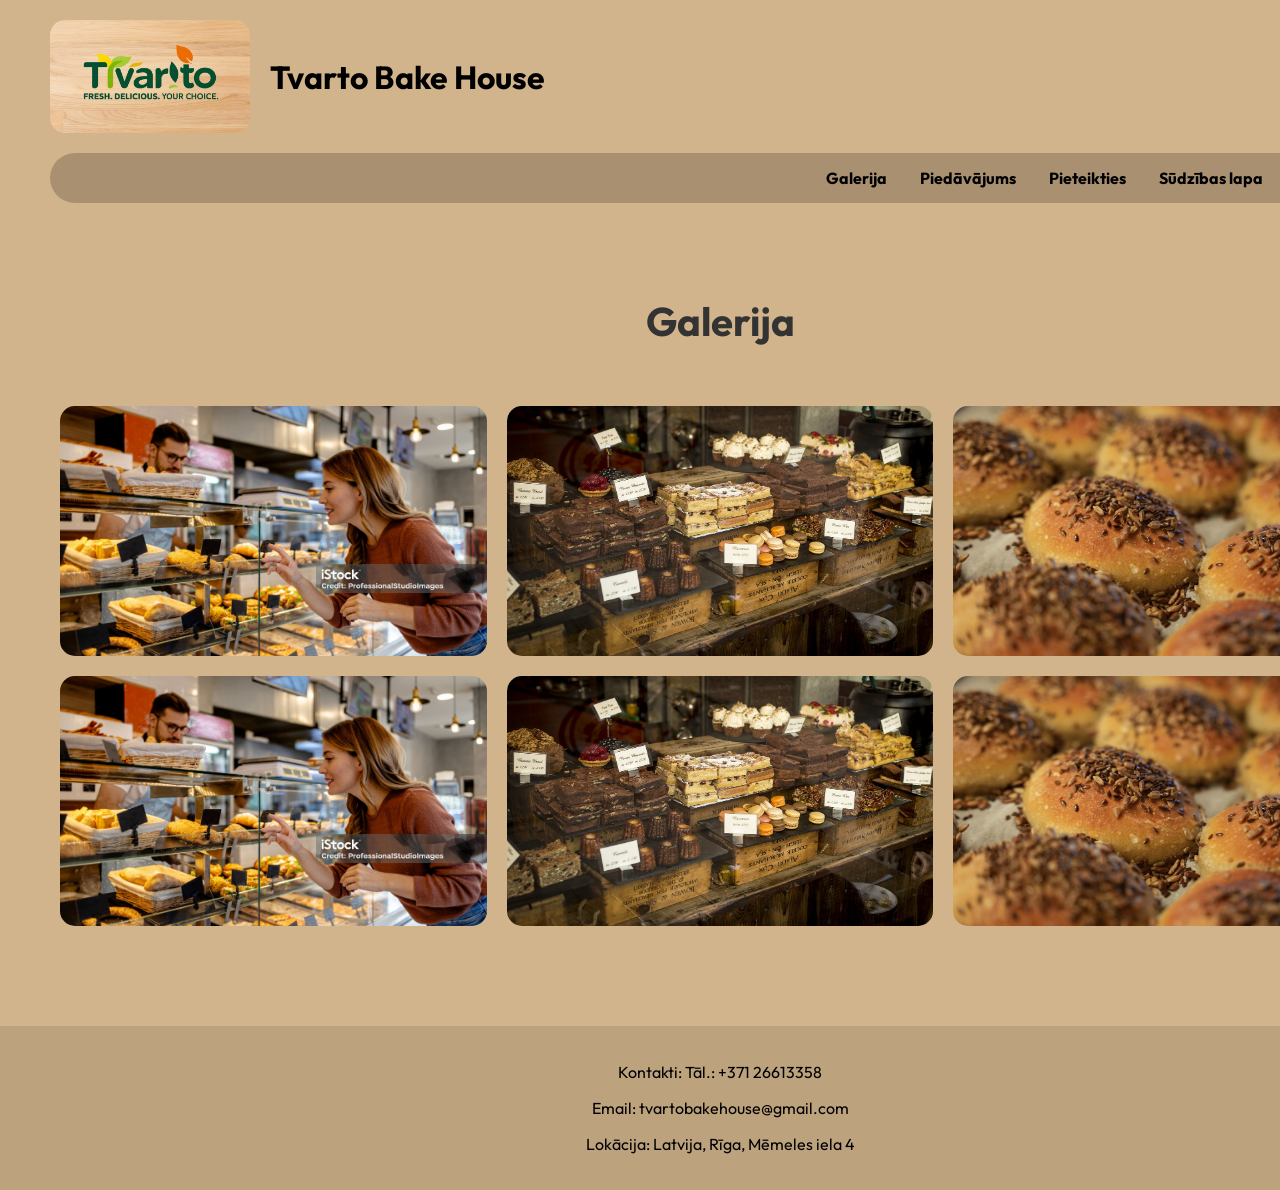
==== galerija.html @ 32f297e8 "Assistant checkpoint: Create gallery page with grid layout Assistant generated file changes: - galer" ====
<!DOCTYPE html>
<html>
<head>
  <meta charset="utf-8">
  <meta name="viewport" content="width=device-width">
  <title>Tvarto - Galerija</title>
  <link href="style.css" rel="stylesheet" type="text/css" />
</head>
<body>
  <header>
    <div class="logo-title">
      <img src="logo for a company Tvarto which sells food slogan Svaigs. Garšīgs. Tava izvēle..jpg" alt="Tvarto Logo">
      <h1>Tvarto Bake House</h1>
    </div>
    <nav>
      <a href="galerija.html">Galerija</a>
      <a href="piedavajums.html">Piedāvājums</a>
      <a href="reistracija.html">Pieteikties</a>
      <a href="sudziba.html">Sūdzības lapa</a>
      <a href="#">Jaunumi</a>
    </nav>
  </header>

  <main class="gallery-container">
    <h2>Galerija</h2>
    <div class="gallery-grid">
      <img src="boom.jpg" alt="Bakery">
      <img src="desertsboom.jpg" alt="Desserts">
      <img src="breadboom.jpg" alt="Bread">
      <img src="boom.jpg" alt="Kitchen">
      <img src="desertsboom.jpg" alt="Pastries">
      <img src="breadboom.jpg" alt="Fresh Bread">
    </div>
  </main>

  <footer>
    <p>Kontakti: Tāl.: +371 26613358</p>
    <p>Email: tvartobakehouse@gmail.com</p>
    <p>Lokācija: Latvija, Rīga, Mēmeles iela 4</p>
  </footer>
  <script src="script.js"></script>
</body>
</html>
---- style.css ----
@import url('https://fonts.googleapis.com/css2?family=Outfit:wght@300;400;500;600;700&display=swap');

html, body {
  height: 1024px;
  width: 1440px;
  margin: 0;
  padding: 0;
  font-family: 'Outfit', sans-serif;
  background-color: #D2B48C;
}

header {
  background-color: #D2B48C;
  padding: 20px 50px;
}

.logo-title {
  display: flex;
  align-items: center;
  gap: 20px;
}

.logo-title img {
  width: 200px;
  height: auto;
  border-radius: 15px;
}

nav {
  background-color: rgba(0, 0, 0, 0.2);
  padding: 15px;
  border-radius: 25px;
  text-align: right;
  margin-top: 20px;
}

nav a {
  color: black;
  text-decoration: none;
  margin: 0 15px;
  font-weight: bold;
}

.hero-image {
  height: 200px;
  background-image: url('breadboom.jpg');
  background-size: cover;
  background-position: center;
}

.about {
  display: flex;
  padding: 40px;
  gap: 40px;
}

.about-image {
  flex: 1;
}

.about-image img {
  width: 100%;
  height: auto;
  border-radius: 15px;
}

.about-text {
  flex: 2;
  padding: 20px;
}

.hours {
  margin-top: 30px;
}

.hours p {
  margin: 5px 0;
}

footer {
  background-color: rgba(0, 0, 0, 0.1);
  padding: 20px;
  text-align: center;
  margin-top: 40px;
}

h1 {
  margin: 0;
  font-size: 2em;
}

h2 {
  color: #333;
}

.about-image2 {
  width: 100%;
}

.about-image2 img {
  width: 100%;
  height: 300px;
  object-fit: cover;
  border-radius: 15px;
}

.gallery-container {
  padding: 40px;
}

.gallery-container h2 {
  text-align: center;
  margin-bottom: 40px;
  font-size: 2.5em;
}

.gallery-grid {
  display: grid;
  grid-template-columns: repeat(3, 1fr);
  gap: 20px;
  padding: 20px;
}

.gallery-grid img {
  width: 100%;
  height: 250px;
  object-fit: cover;
  border-radius: 15px;
  transition: transform 0.3s ease;
}

.gallery-grid img:hover {
  transform: scale(1.05);
}
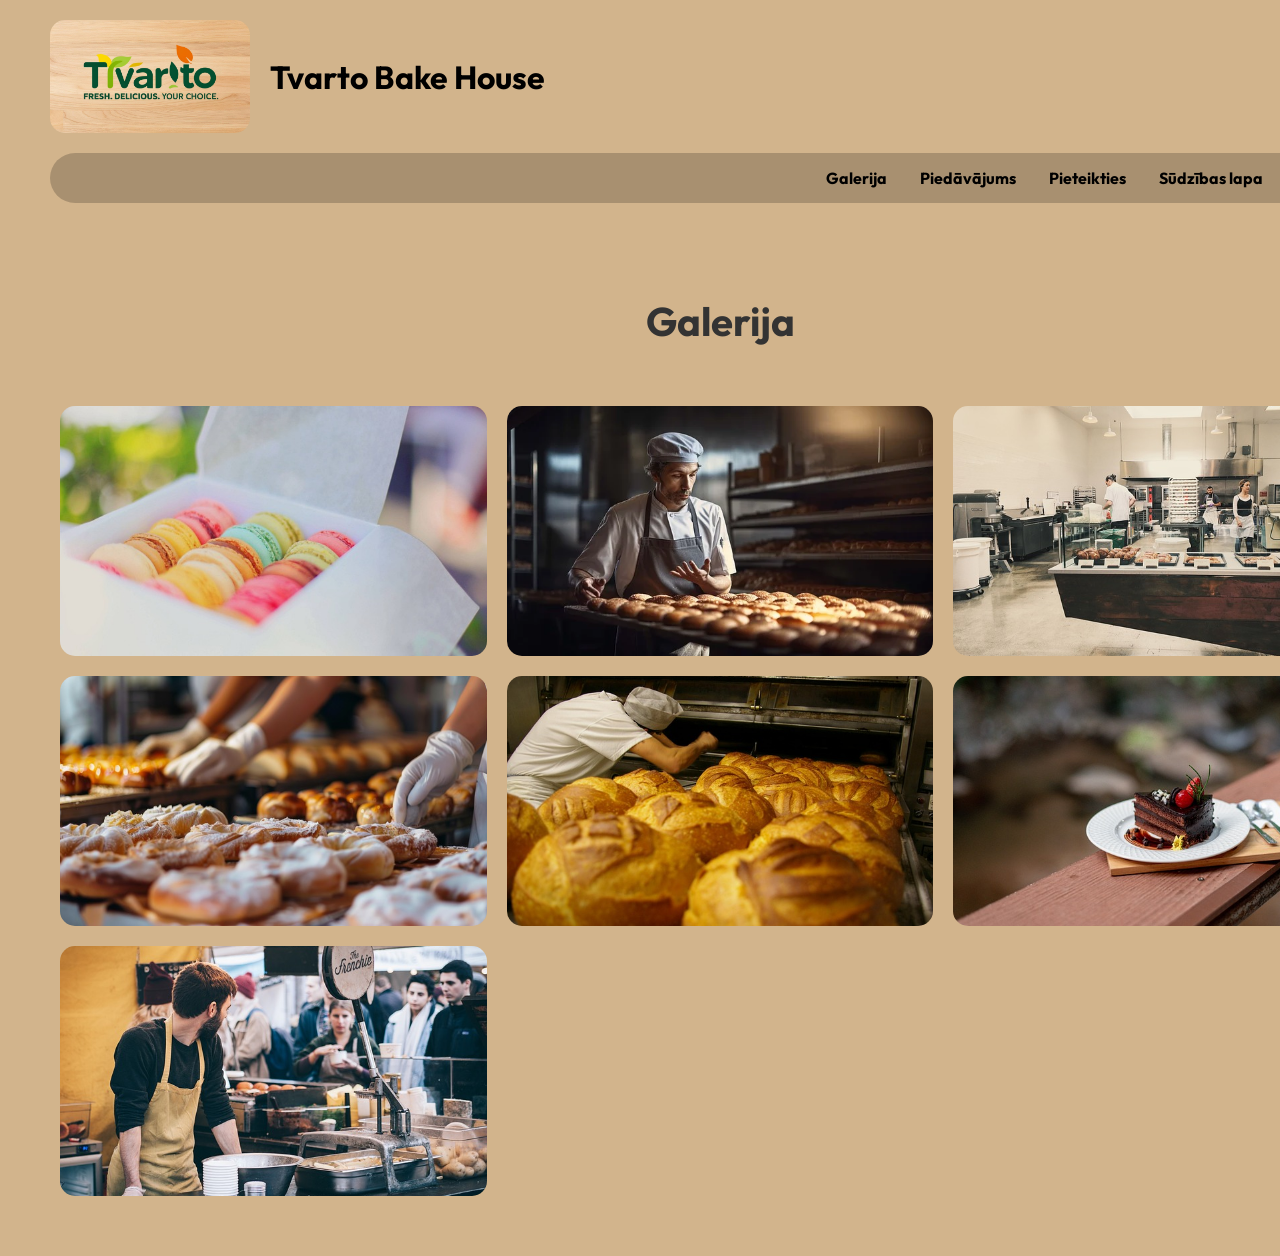
==== commit 7eb56b69: "Checkpoint before assistant change: Update website images and navigation Replit-Commit-Author: Assis" ====
--- a/galerija.html
+++ b/galerija.html
@@ -25,20 +25,18 @@
   <main class="gallery-container">
     <h2>Galerija</h2>
     <div class="gallery-grid">
-      <img src="boom.jpg" alt="Bakery">
-      <img src="desertsboom.jpg" alt="Desserts">
-      <img src="breadboom.jpg" alt="Bread">
-      <img src="boom.jpg" alt="Kitchen">
-      <img src="desertsboom.jpg" alt="Pastries">
-      <img src="breadboom.jpg" alt="Fresh Bread">
+      <img src="sakdoosh.jpg" alt="Bakery">
+      <img src="bakerboom.webp" alt="Desserts">
+      <img src="baker.jpg" alt="Bread">
+      <img src="duh.jpg" alt="Kitchen">
+      <img src="tuah.jpg" alt="Pastries">
+      <img src="nam.jpg" alt="Fresh Bread">
+      <img src="err.jpg" alt=""
     </div>
   </main>
 
-  <footer>
-    <p>Kontakti: Tāl.: +371 26613358</p>
-    <p>Email: tvartobakehouse@gmail.com</p>
-    <p>Lokācija: Latvija, Rīga, Mēmeles iela 4</p>
-  </footer>
+  
+    
   <script src="script.js"></script>
 </body>
 </html>
--- a/style.css
+++ b/style.css
@@ -1,5 +1,4 @@
 @import url('https://fonts.googleapis.com/css2?family=Outfit:wght@300;400;500;600;700&display=swap');
-
 html, body {
   height: 1024px;
   width: 1440px;
@@ -8,24 +7,20 @@
   font-family: 'Outfit', sans-serif;
   background-color: #D2B48C;
 }
-
 header {
   background-color: #D2B48C;
   padding: 20px 50px;
 }
-
 .logo-title {
   display: flex;
   align-items: center;
   gap: 20px;
 }
-
 .logo-title img {
   width: 200px;
   height: auto;
   border-radius: 15px;
 }
-
 nav {
   background-color: rgba(0, 0, 0, 0.2);
   padding: 15px;
@@ -33,31 +28,26 @@
   text-align: right;
   margin-top: 20px;
 }
-
 nav a {
   color: black;
   text-decoration: none;
   margin: 0 15px;
   font-weight: bold;
 }
-
 .hero-image {
   height: 200px;
   background-image: url('breadboom.jpg');
   background-size: cover;
   background-position: center;
 }
-
 .about {
   display: flex;
   padding: 40px;
   gap: 40px;
 }
-
 .about-image {
   flex: 1;
 }
-
 .about-image img {
   width: 100%;
   height: auto;
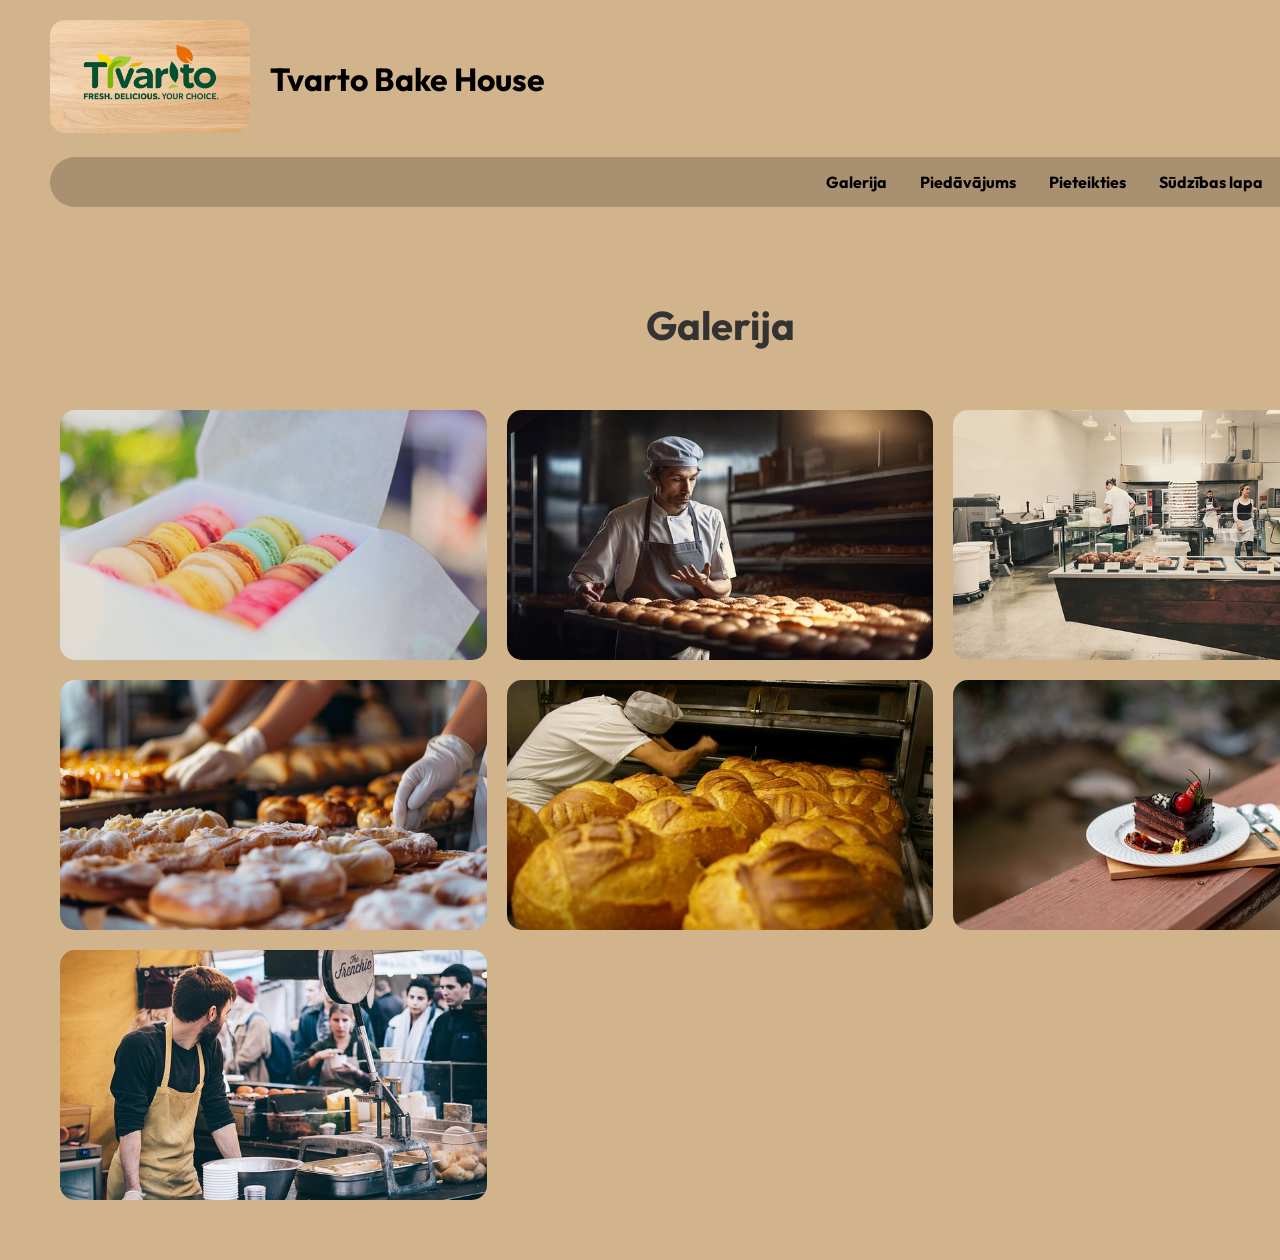
==== commit b195ca48: "Assistant checkpoint: Add menu page links to logo Assistant generated file changes: - galerija.html:" ====
--- a/galerija.html
+++ b/galerija.html
@@ -10,7 +10,9 @@
 <body>
   <header>
     <div class="logo-title">
-      <img src="logo for a company Tvarto which sells food slogan Svaigs. Garšīgs. Tava izvēle..jpg" alt="Tvarto Logo">
+      <a href="menu.html">
+        <img src="logo for a company Tvarto which sells food slogan Svaigs. Garšīgs. Tava izvēle..jpg" alt="Tvarto Logo">
+      </a>
       <h1>Tvarto Bake House</h1>
     </div>
     <nav>
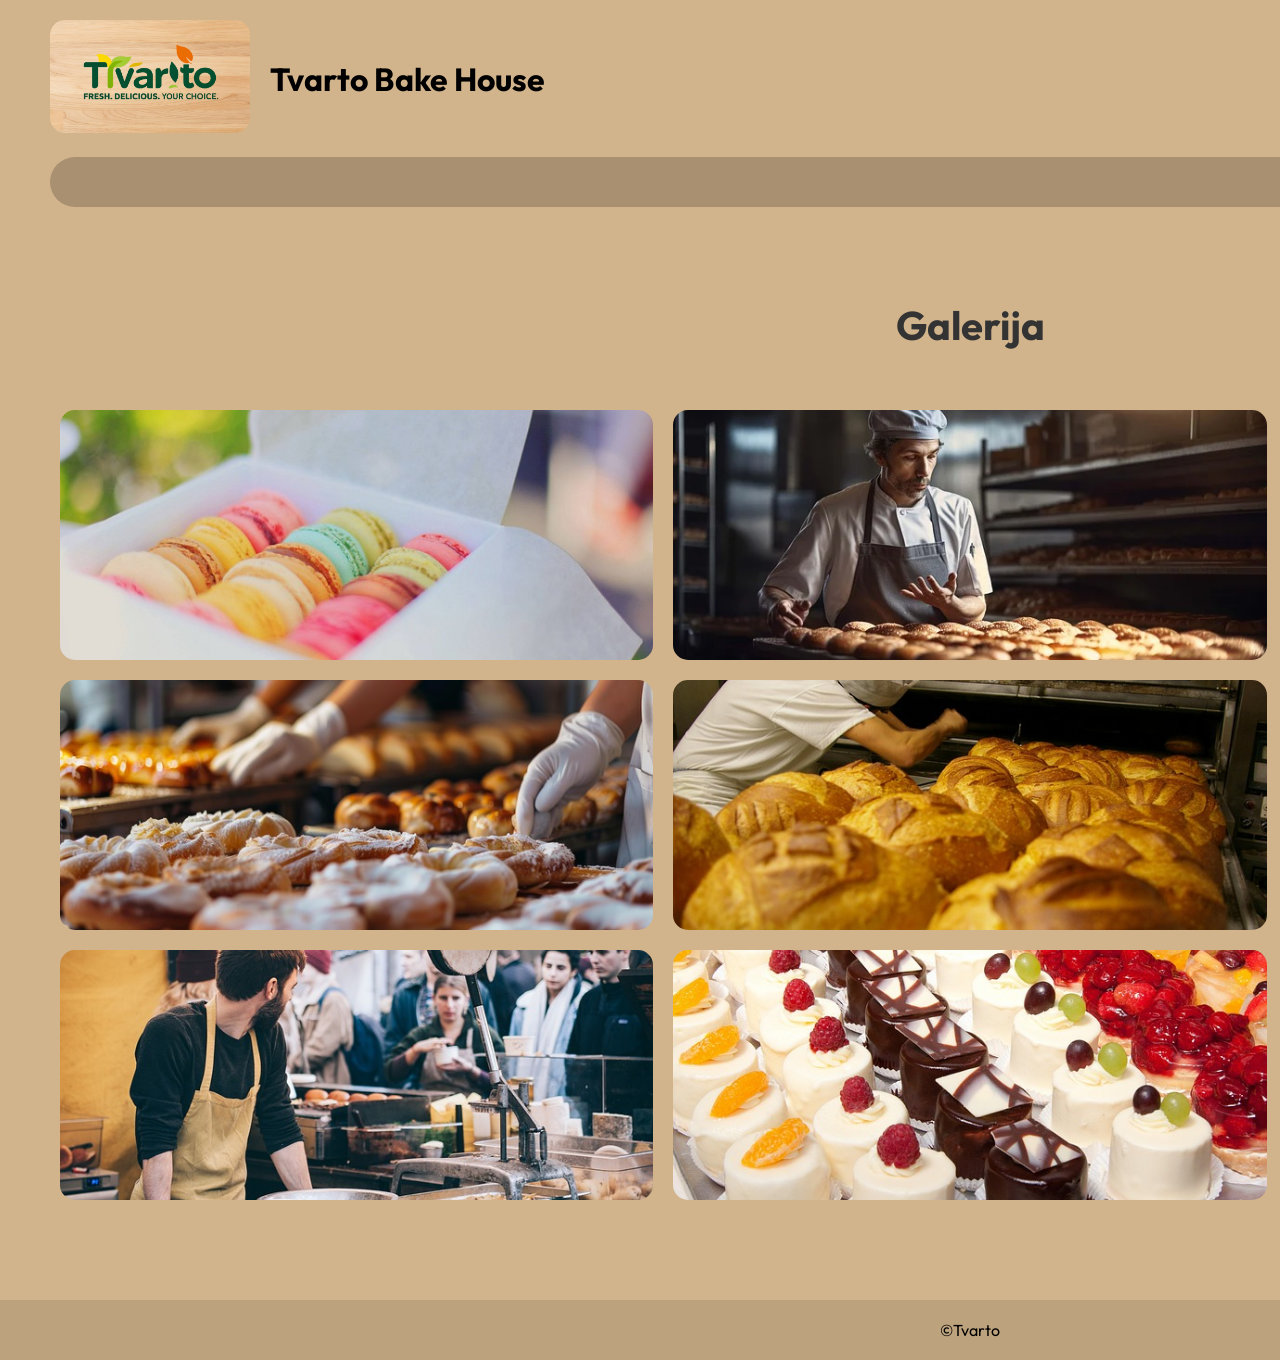
==== commit 1557f44b: "Checkpoint before assistant change: Added business hours to the website The commit adds business hou" ====
--- a/galerija.html
+++ b/galerija.html
@@ -27,16 +27,19 @@
   <main class="gallery-container">
     <h2>Galerija</h2>
     <div class="gallery-grid">
-      <img src="sakdoosh.jpg" alt="Bakery">
-      <img src="bakerboom.webp" alt="Desserts">
-      <img src="baker.jpg" alt="Bread">
-      <img src="duh.jpg" alt="Kitchen">
-      <img src="tuah.jpg" alt="Pastries">
-      <img src="nam.jpg" alt="Fresh Bread">
-      <img src="err.jpg" alt=""
+      <img src="sakdoosh.jpg" >
+      <img src="bakerboom.webp" >
+      <img src="baker.jpg" >
+      <img src="duh.jpg" >
+      <img src="tuah.jpg" >
+      <img src="nam.jpg" >
+      <img src="err.jpg" >
+        <img src="kuka.jpg">
+      <img src="pie.jpg">
+      
     </div>
   </main>
-
+<footer>©Tvarto</footer>
   
     
   <script src="script.js"></script>
--- a/style.css
+++ b/style.css
@@ -1,7 +1,7 @@
 @import url('https://fonts.googleapis.com/css2?family=Outfit:wght@300;400;500;600;700&display=swap');
 html, body {
-  height: 1024px;
-  width: 1440px;
+  height: 1224px;
+  width: 1940px;
   margin: 0;
   padding: 0;
   font-family: 'Outfit', sans-serif;
@@ -121,4 +121,55 @@
 
 .gallery-grid img:hover {
   transform: scale(1.05);
+}
+
+.registration-container {
+  display: flex;
+  flex-direction: column;
+  align-items: center;
+  padding: 40px;
+}
+
+.registration-form {
+  background-color: #2D2D2D;
+  padding: 40px;
+  border-radius: 25px;
+  width: 100%;
+  max-width: 500px;
+}
+
+.form-group {
+  margin-bottom: 20px;
+}
+
+.form-group label {
+  display: block;
+  margin-bottom: 5px;
+  color: white;
+  font-weight: 500;
+}
+
+.form-group input {
+  width: 100%;
+  padding: 10px;
+  border-radius: 5px;
+  border: none;
+  background-color: #E0E0E0;
+}
+
+.register-btn {
+  background-color: #E0E0E0;
+  color: black;
+  padding: 10px 20px;
+  border: none;
+  border-radius: 5px;
+  cursor: pointer;
+  width: 150px;
+  margin: 20px auto 0;
+  display: block;
+  font-weight: 500;
+}
+
+.register-btn:hover {
+  background-color: #CCCCCC;
 }
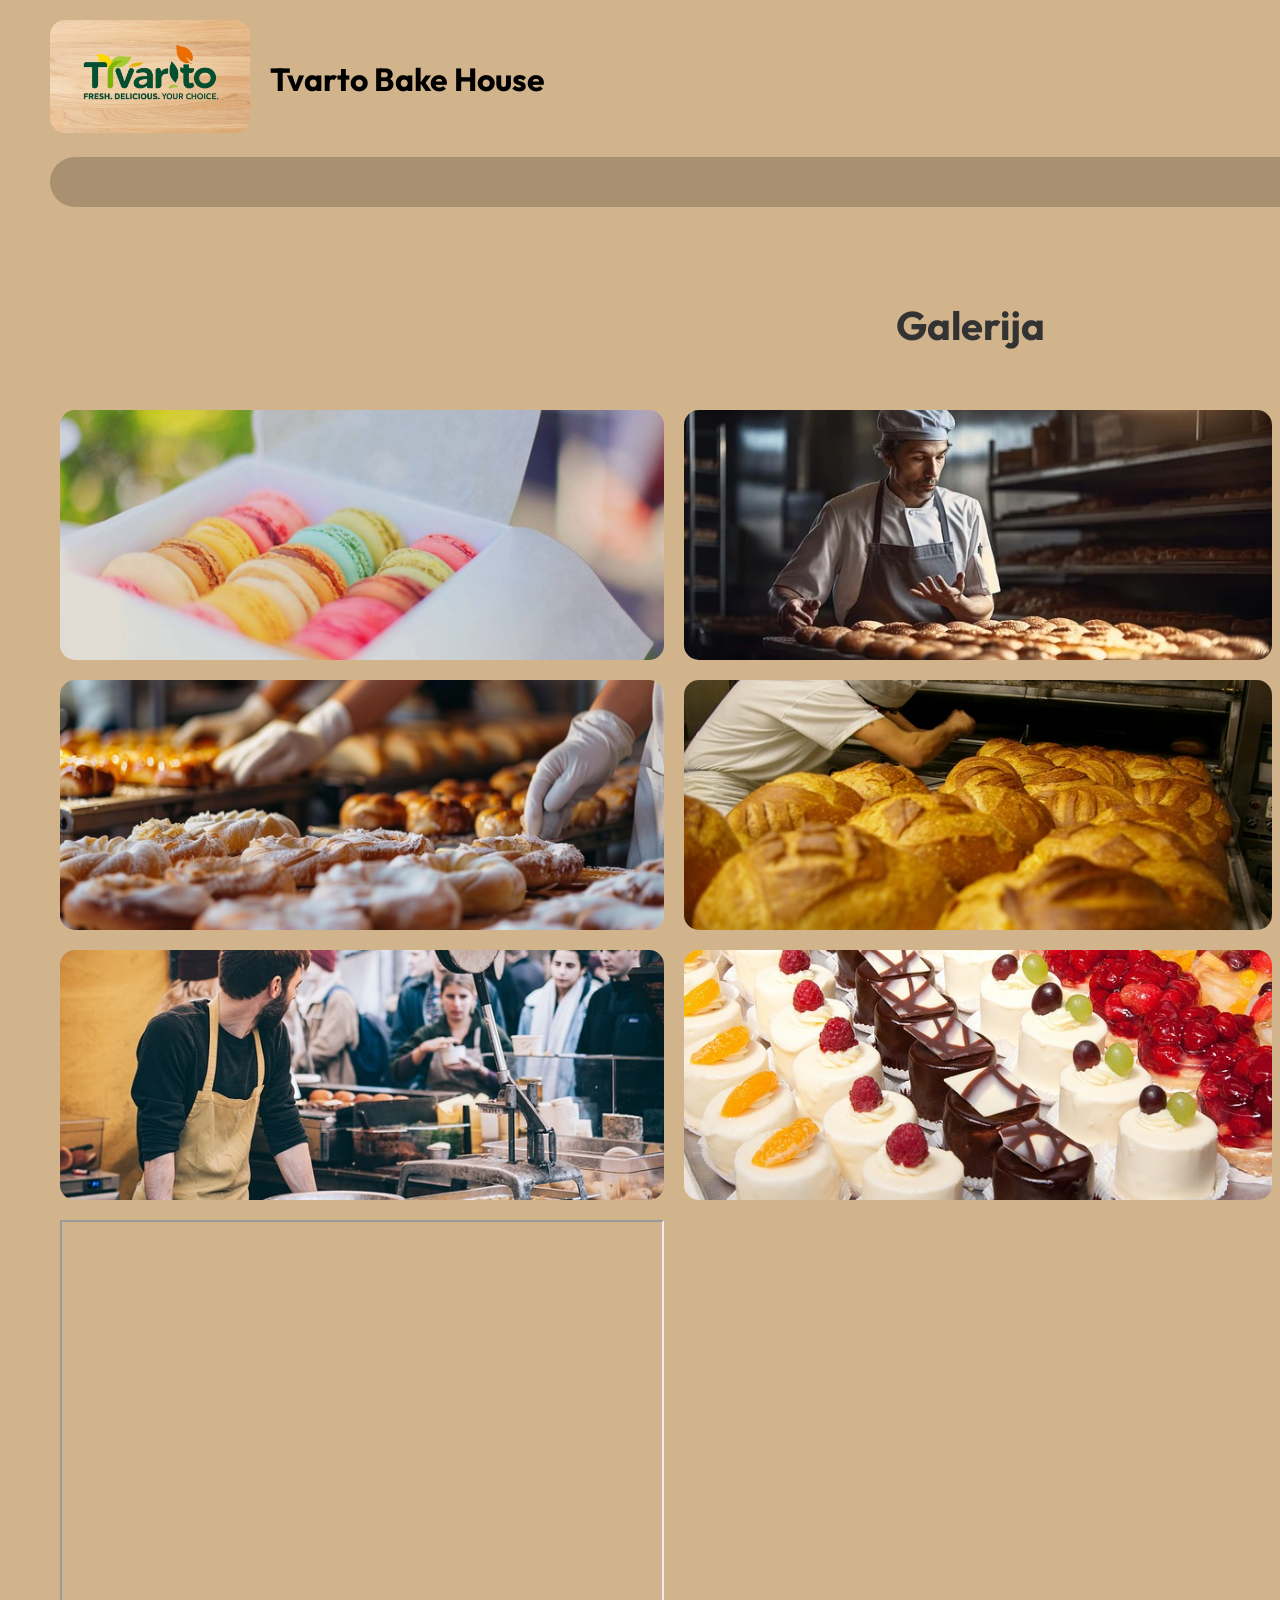
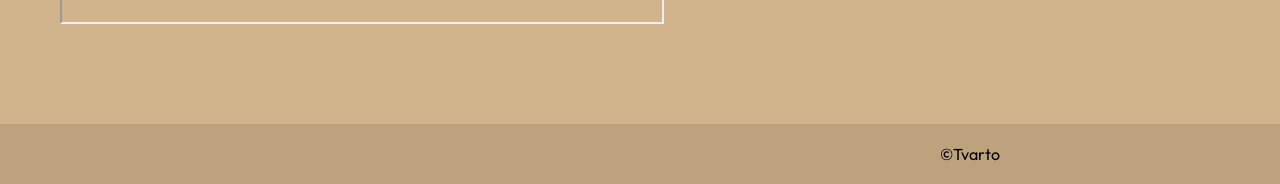
==== commit 6b30ae23: "lol" ====
--- a/galerija.html
+++ b/galerija.html
@@ -36,7 +36,9 @@
       <img src="err.jpg" >
         <img src="kuka.jpg">
       <img src="pie.jpg">
-      
+      <iframe width="600" height="400"
+        src="https://www.youtube.com/embed/noqUfE0TYaU?autoplay=1&mute=1">
+      </iframe>
     </div>
   </main>
 <footer>©Tvarto</footer>
--- a/style.css
+++ b/style.css
@@ -94,6 +94,18 @@
   border-radius: 15px;
 }
 
+.bottom-section {
+  display: flex;
+  flex-direction: column;
+  gap: 20px;
+  padding: 40px;
+}
+
+.hours {
+  margin-left: 40px;
+  margin-top: 20px;
+}
+
 .gallery-container {
   padding: 40px;
 }
